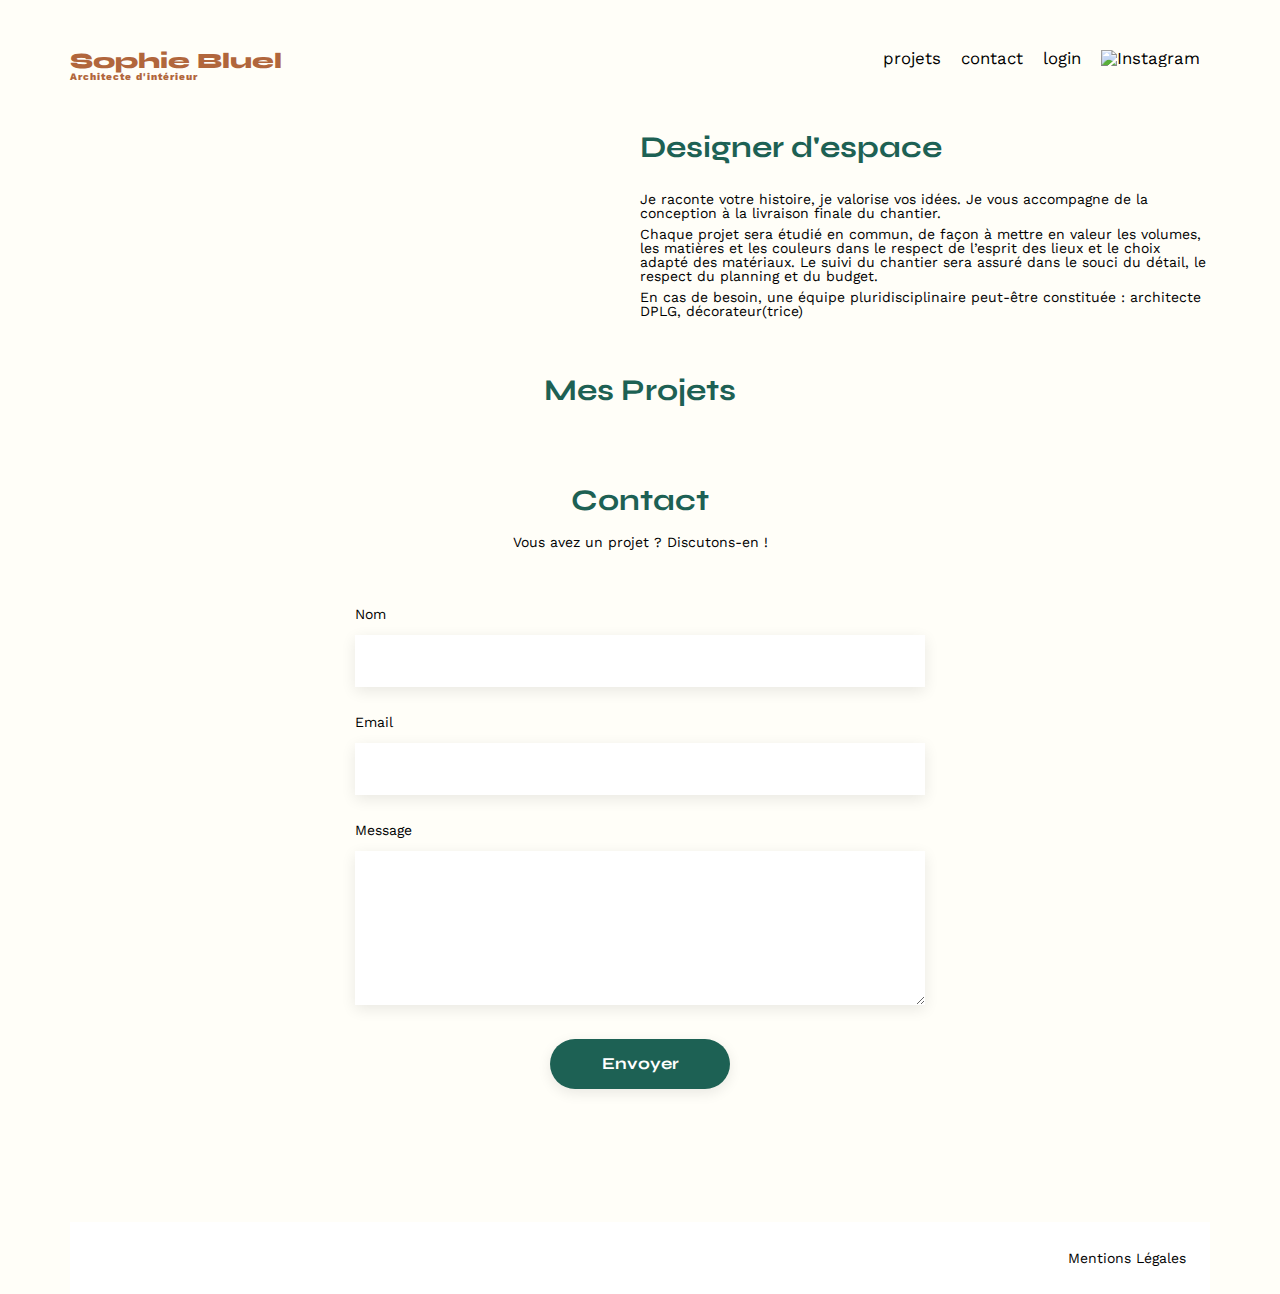
==== FrontEnd/index.html @ bb814977 "Récupération works, ajout filtres, création page login" ====
<!DOCTYPE html>
<html lang="fr">
    <head>
        <meta charset="UTF-8">
        <title>Sophie Bluel - Architecte d'intérieur</title>
        <meta name="viewport" content="width=device-width, initial-scale=1.0">
        <link rel="preconnect" href="https://fonts.googleapis.com">
        <link rel="preconnect" href="https://fonts.gstatic.com" crossorigin>
        <link href="https://fonts.googleapis.com/css2?family=Syne:wght@700;800&family=Work+Sans&display=swap" rel="stylesheet">
        <meta name="description" content="">
        <link rel="stylesheet" href="./assets/style.css">
        <script src="script.js" defer></script>
    </head>
    <body>
        <header>
            <h1>Sophie Bluel <span>Architecte d'intérieur</span></h1>
            <nav>
                <ul>
                    <li>projets</li>
                    <li>contact</li>
                    <li><a href="login.html">login</a></li>
                    <li><img src="./assets/icons/instagram.png" alt="Instagram"></li>
                </ul>
            </nav>
        </header>
        <main>
            <section id="introduction">
                <figure>
                    <img src="./assets/images/sophie-bluel.png" alt="">
                </figure>
                <article>
                    <h2>Designer d'espace</h2>
                    <p>Je raconte votre histoire, je valorise vos idées. Je vous accompagne de la conception à la livraison finale du chantier.</p>
                    <p>Chaque projet sera étudié en commun, de façon à mettre en valeur les volumes, les matières et les couleurs dans le respect de l’esprit des lieux et le choix adapté des matériaux. Le suivi du chantier sera assuré dans le souci du détail, le respect du planning et du budget.</p>
                    <p>En cas de besoin, une équipe pluridisciplinaire peut-être constituée : architecte DPLG, décorateur(trice)</p>
                </article>
            </section>
            <section id="portfolio">
                <h2>Mes Projets</h2>
                <div class="gallery">
                </div>
            </section>
            <section id="contact">
                <h2>Contact</h2>
                <p>Vous avez un projet ? Discutons-en !</p>
                <form action="#" method="post">
                    <label for="name">Nom</label>
                    <input type="text" name="name" id="name">
                    <label for="email">Email</label>
                    <input type="email" name="email" id="email">
                    <label for="message">Message</label>
                    <textarea name="message" id="message" cols="30" rows="10"></textarea>
                    <input type="submit" value="Envoyer">
                </form>
            </section>
        </main>

        <footer>
            <nav>
                <ul>
                    <li>Mentions Légales</li>
                </ul>
            </nav>
        </footer>
    </body>
</html>
---- FrontEnd/assets/style.css ----
/* http://meyerweb.com/eric/tools/css/reset/
   v2.0 | 20110126
   License: none (public domain)
*/

html, body, div, span, applet, object, iframe,
h1, h2, h3, h4, h5, h6, p, blockquote, pre,
a, abbr, acronym, address, big, cite, code,
del, dfn, em, img, ins, kbd, q, s, samp,
small, strike, strong, sub, sup, tt, var,
b, u, i, center,
dl, dt, dd, ol, ul, li,
fieldset, form, label, legend,
table, caption, tbody, tfoot, thead, tr, th, td,
article, aside, canvas, details, embed,
figure, figcaption, footer, header, hgroup,
menu, nav, output, ruby, section, summary,
time, mark, audio, video {
	margin: 0;
	padding: 0;
	border: 0;
	font-size: 100%;
	font: inherit;
	vertical-align: baseline;
}
/* HTML5 display-role reset for older browsers */
article, aside, details, figcaption, figure,
footer, header, hgroup, menu, nav, section {
	display: block;
}
body {
	line-height: 1;
	background-color:#FFFEF8;
	;
}
ol, ul {
	list-style: none;
}
blockquote, q {
	quotes: none;
}
blockquote:before, blockquote:after,
q:before, q:after {
	content: '';
	content: none;
}
table {
	border-collapse: collapse;
	border-spacing: 0;
}
/** end reset css**/
body {
	max-width: 1140px;
	margin:auto;
	font-family: 'Work Sans' ;
	font-size: 14px;
}
header {
	display: flex;
	justify-content: space-between;
	margin: 50px 0
}
section {
	margin: 50px 0
}

h1{
	display: flex;
	flex-direction: column;
	font-family: 'Syne';
	font-size: 22px;
	font-weight: 800;
	color: #B1663C
}

h1 > span {
	font-family: 'Work Sans';
	font-size:10px;
	letter-spacing: 0.1em;
;
}

h2{
	font-family: 'Syne';
	font-weight: 700;
	font-size: 30px;
	color: #1D6154
}
nav ul {
	display: flex;
	align-items: center;
	list-style-type: none;

}
nav li {
	padding: 0 10px;
	font-size: 1.2em;
}
nav a{
	text-decoration: none;
	color:black
}

li:hover, a:hover{
	color: #B1663C;
}
#introduction {
	display: flex;
	align-items: center;
}
#introduction figure {
	flex: 1
}
#introduction img {
	display: block;
	margin: auto;
	width: 80%;
}

#introduction article {
	flex: 1
}
#introduction h2 {
	margin-bottom: 1em;
}

#introduction p {
	margin-bottom: 0.5em;
}
#portfolio h2 {
	text-align: center;
	margin-bottom: 1em;
}
/*****************************************************************/
.filtersContainer{
	display:flex;
	width:560px;
	margin:auto;
	justify-content: space-between;
	margin-bottom: 30px;
}
.filtersContainer div{
	font-family: 'Syne';
	font-weight: 700;
	color: #1D6154;
	border:1px solid;
	border-radius: 20px;
	padding:10px 20px;
}

.filtersContainer .btnActive{
	background-color: #1D6154;
	color:white;
} 

.filtersContainer div:hover{
	background-color: #1D6154;
	color:white;
}
.hidden{
	display:none;
}

/***************************************************************/

.gallery {
	width: 100%;
	display: grid;
	grid-template-columns: 1fr 1fr 1fr;
	grid-column-gap: 20px;
	grid-row-gap: 20px;
}

.gallery img {
	width: 100%;

}

/**********************************************************/
#contact, #login {
	width: 50%;
margin: auto;
}
#contact > *, #login > *{
	text-align: center;

}
#contact h2, #login h2{
	margin-bottom: 20px;
}
#contact form , #login form{
	text-align: left;
	margin-top:30px;
	display: flex;
	flex-direction: column;
}

#contact input , #login input{
	height: 50px;
	font-size: 1.2em;
	border: none;
	box-shadow: 0px 4px 14px rgba(0, 0, 0, 0.09);
}

#login input[type="submit"]{
	height:40px;
	margin-top:30px;;
}
#login a{
	color:black;
}

#login a:hover{
	color:#B1663C;
}

#contact label , #login label{
	margin: 2em 0 1em 0;
}
/********************************************************/

#contact textarea {
	border: none;
	box-shadow: 0px 4px 14px rgba(0, 0, 0, 0.09);
}

input[type="submit"]{
	font-family: 'Syne';
	font-weight: 700;
	color: white;
	background-color: #1D6154;
	margin : 2em auto ;
	width: 180px;
	text-align: center;
	border-radius: 60px ;
}

footer{
margin-top:100px;
background-color: white;
padding: 15px 0;
}

footer nav ul {
	display: flex;
	justify-content: flex-end;
	margin: 1em
}
footer nav li{
	font-size: 1em;
}
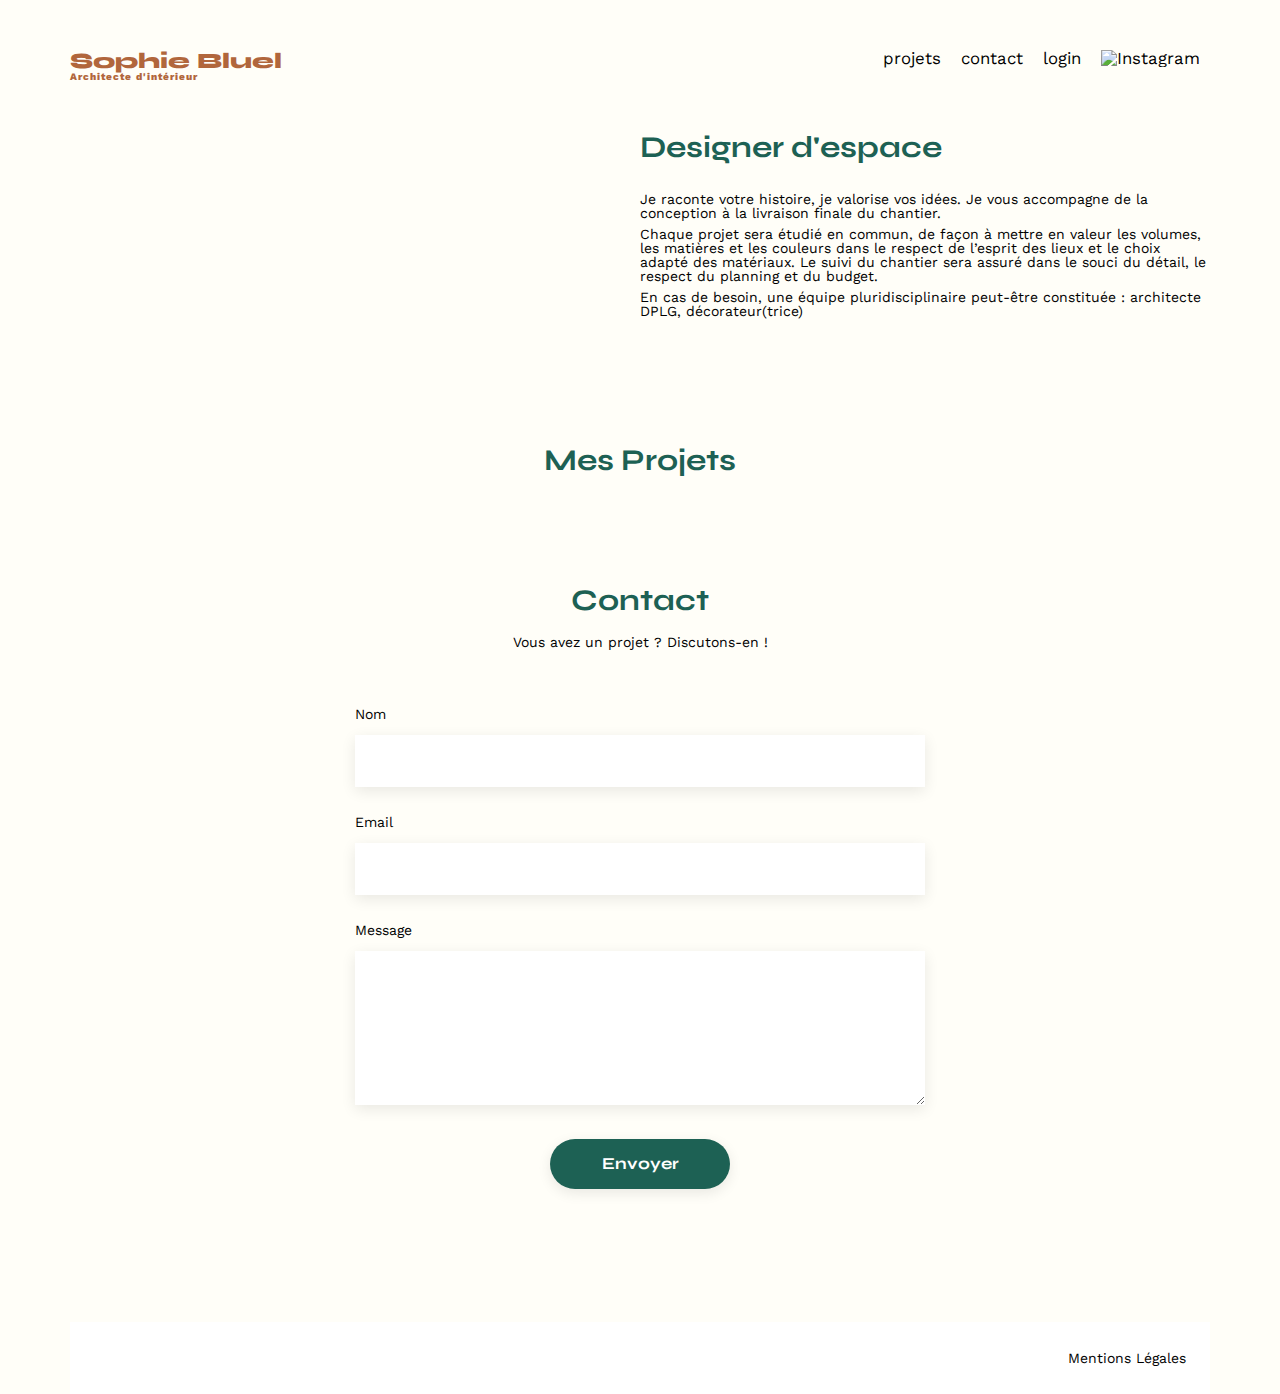
==== commit 7df28bed: "Ajout de la modale, modifs css, modifs messages d'erreurs dans script et scriptLogin, modif du tri d" ====
--- a/FrontEnd/index.html
+++ b/FrontEnd/index.html
@@ -9,16 +9,21 @@
         <link href="https://fonts.googleapis.com/css2?family=Syne:wght@700;800&family=Work+Sans&display=swap" rel="stylesheet">
         <meta name="description" content="">
         <link rel="stylesheet" href="./assets/style.css">
+        <script src="https://kit.fontawesome.com/86261c779c.js" crossorigin="anonymous"></script>
         <script src="script.js" defer></script>
     </head>
+    
     <body>
+    <div class="edit hidden"><i class="fa-regular fa-pen-to-square" style="color:white"></i> Mode édition</div>   
         <header>
+            
             <h1>Sophie Bluel <span>Architecte d'intérieur</span></h1>
             <nav>
                 <ul>
                     <li>projets</li>
                     <li>contact</li>
-                    <li><a href="login.html">login</a></li>
+                    <li class="login"><a href="login.html">login</a></li>
+                    <li class="logout hidden">logout</li>
                     <li><img src="./assets/icons/instagram.png" alt="Instagram"></li>
                 </ul>
             </nav>
@@ -36,7 +41,7 @@
                 </article>
             </section>
             <section id="portfolio">
-                <h2>Mes Projets</h2>
+                <h2>Mes Projets</h2> <div class="btnModifier hidden"><i class="fa-regular fa-pen-to-square" style="color:black"></i> modifier</div>
                 <div class="gallery">
                 </div>
             </section>
@@ -53,6 +58,15 @@
                     <input type="submit" value="Envoyer">
                 </form>
             </section>
+            <aside id="modale">
+                <div class="modaleContainer">
+                    <h1>Galerie photo</h1>
+                    <div><i class="fa-solid fa-xmark fa-xl"></i></div>
+                    <div class="galleryModale"></div>
+                    <div class="greyLine"></div>
+                    <button class="btnAddPhoto btnActive">Ajouter une photo</button>
+                </div>
+            </aside>
         </main>
 
         <footer>
--- a/FrontEnd/assets/style.css
+++ b/FrontEnd/assets/style.css
@@ -55,10 +55,11 @@
 	font-family: 'Work Sans' ;
 	font-size: 14px;
 }
+
 header {
 	display: flex;
 	justify-content: space-between;
-	margin: 50px 0
+	margin: 50px 0;
 }
 section {
 	margin: 50px 0
@@ -104,6 +105,11 @@
 li:hover, a:hover{
 	color: #B1663C;
 }
+
+.logout{
+	cursor:pointer;
+}
+
 #introduction {
 	display: flex;
 	align-items: center;
@@ -130,6 +136,7 @@
 #portfolio h2 {
 	text-align: center;
 	margin-bottom: 1em;
+	margin-top: 4em;
 }
 /*****************************************************************/
 .filtersContainer{
@@ -139,13 +146,14 @@
 	justify-content: space-between;
 	margin-bottom: 30px;
 }
-.filtersContainer div{
+.filtersContainer div, .btnAddPhoto{
 	font-family: 'Syne';
 	font-weight: 700;
 	color: #1D6154;
 	border:1px solid;
 	border-radius: 20px;
 	padding:10px 20px;
+	cursor:pointer;
 }
 
 .filtersContainer .btnActive{
@@ -157,8 +165,33 @@
 	background-color: #1D6154;
 	color:white;
 }
+
+.edit{
+	position: absolute;
+    top: 0px;
+	left:0px;
+	width:100%;
+	color:white;
+	background-color: black;
+	height:50px;
+	text-align:center;
+	line-height:40px;
+	
+}
+
+.btnModifier{
+	position: relative;
+    top: -47px;
+    left: 700px;
+	width: 80px;
+	cursor: pointer;
+}
+
 .hidden{
 	display:none;
+}
+.fa-pen-to-square{
+	color: black
 }
 
 /***************************************************************/
@@ -171,8 +204,21 @@
 	grid-row-gap: 20px;
 }
 
-.gallery img {
+
+
+.galleryModale{
+	width: 68%;
+    display: grid;
+    grid-template-columns: repeat(5, 1fr);
+	grid-template-rows: 109px;
+    grid-column-gap: 10px;
+    grid-row-gap: 30px;
+    margin: 60px auto;
+}
+
+.gallery img, .galleryModale img {
 	width: 100%;
+	object-fit: cover;
 
 }
 
@@ -224,7 +270,7 @@
 	box-shadow: 0px 4px 14px rgba(0, 0, 0, 0.09);
 }
 
-input[type="submit"]{
+input[type="submit"] {
 	font-family: 'Syne';
 	font-weight: 700;
 	color: white;
@@ -234,6 +280,91 @@
 	text-align: center;
 	border-radius: 60px ;
 }
+/************************************************/
+
+#modale{
+	position: fixed;
+    top: 0;
+    left: 0;
+    width: 100%;
+    height: 100%;
+    display: none;
+    align-items: center;
+    justify-content: center;
+    background-color: rgba(0, 0, 0, 0.3);
+    overflow: auto;
+}
+.modaleContainer{
+	position:relative;
+    background-color: white;
+    border-radius: 15px;
+    width: 43vw;
+    height: fit-content;
+    text-align: center;
+    margin-top: 1170px;
+    margin-bottom: 20px;
+
+}
+
+.modaleContainer h1{
+	position:relative;
+	font-size:26px;
+	color :black;
+	font-family: Work Sans;
+	font-weight: 400;
+	margin-top:40px;
+}
+
+.btnAddPhoto{
+	background-color: #1D6154;
+	color:white;
+	margin-bottom: 40px;
+}
+
+.galleryModale figure{
+	position:relative;
+}
+
+.trashIcon{
+	display: flex;
+    justify-content: center;
+    align-items: center;
+    width: 30px;
+    height: 25px;
+    position: absolute;
+    right: 0px;
+}
+.trashIcon .fa-sm{
+    font-size: .800em;
+    line-height: 0.9em;
+}
+
+.fa-trash-can{
+	position: absolute;
+	top :5px;
+	right:5px;
+	width:10px;
+	height:10px;
+	color: #ffffff;
+	padding:3px;
+	background-color: black;
+}
+
+.fa-xmark{
+	position:absolute;
+	top:30px;
+	right:30px;
+	cursor: pointer;
+}
+
+.greyLine{
+	margin:40px auto;
+	width:420px;
+	height:1px;
+	background-color: #B3B3B3;
+}
+
+/************************************************/
 
 footer{
 margin-top:100px;
